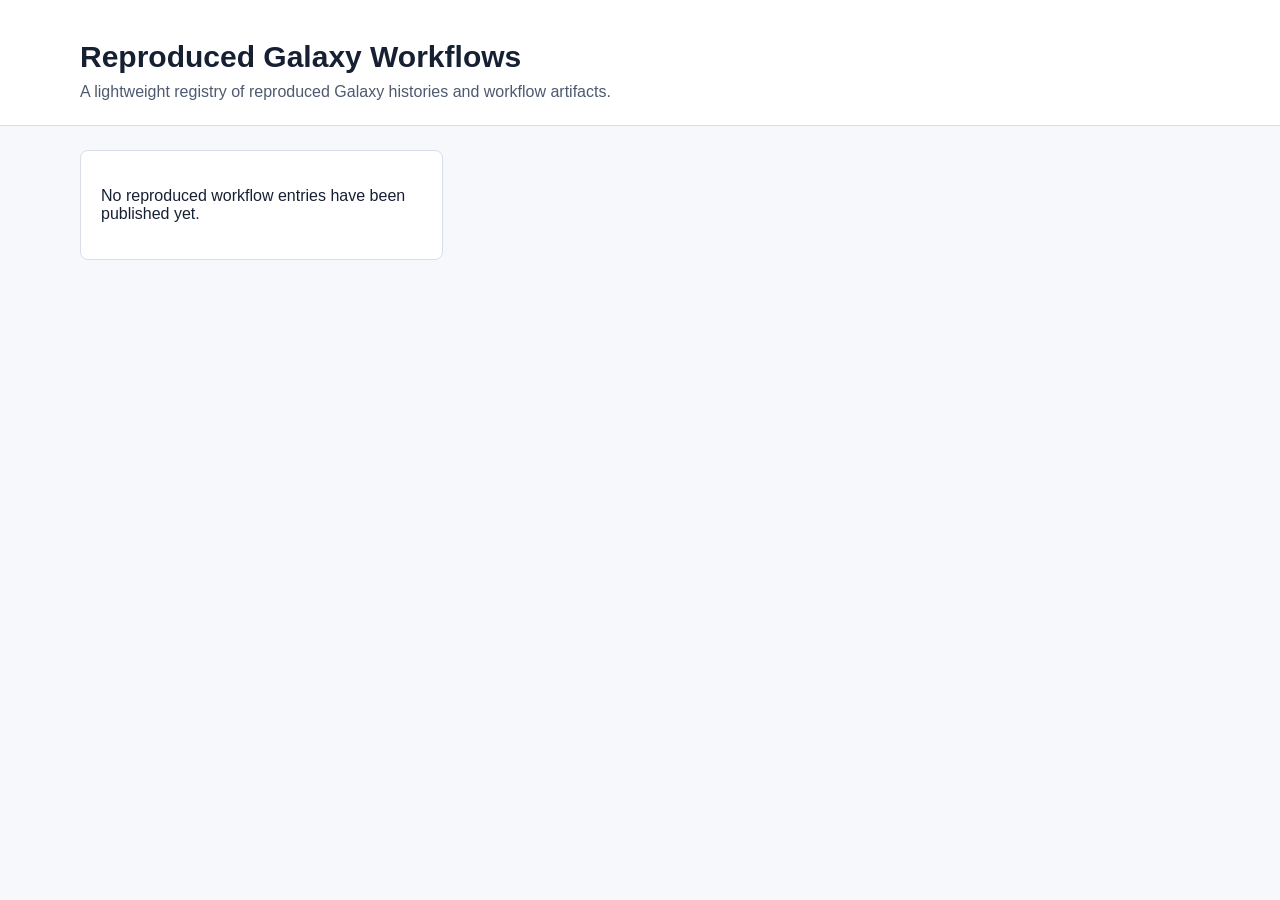
==== docs/index.html @ 8a8e45ef "Add static workflow site generator" ====
<!doctype html>
<html lang="en">
<head>
  <meta charset="utf-8">
  <meta name="viewport" content="width=device-width, initial-scale=1">
  <title>Reproduced Galaxy Workflows</title>
  <link rel="stylesheet" href="styles.css">
</head>
<body>
  
<header class="hero">
  <div class="wrap">
    <h1>Reproduced Galaxy Workflows</h1>
    <p>A lightweight registry of reproduced Galaxy histories and workflow artifacts.</p>
  </div>
</header>
<main class="wrap">
  <section class="grid">
    <section class="panel"><p>No reproduced workflow entries have been published yet.</p></section>
  </section>
</main>

</body>
</html>
---- docs/styles.css ----
:root {
  color-scheme: light;
  font-family: -apple-system, BlinkMacSystemFont, "Segoe UI", sans-serif;
  color: #172033;
  background: #f7f8fb;
}
body {
  margin: 0;
}
a {
  color: #165dba;
}
.wrap {
  width: min(1120px, calc(100% - 32px));
  margin: 0 auto;
}
.hero {
  padding: 40px 0 24px;
  border-bottom: 1px solid #d9deea;
  background: #ffffff;
}
.hero h1 {
  margin: 0 0 8px;
  font-size: 30px;
  line-height: 1.15;
}
.hero p {
  margin: 0;
  color: #4d5a70;
  max-width: 760px;
}
.grid {
  display: grid;
  grid-template-columns: repeat(auto-fill, minmax(280px, 1fr));
  gap: 16px;
  padding: 24px 0 40px;
}
.card, .panel {
  background: #ffffff;
  border: 1px solid #d9deea;
  border-radius: 8px;
}
.card {
  padding: 18px;
}
.card h2 {
  margin: 0 0 8px;
  font-size: 18px;
}
.meta {
  color: #5d687c;
  font-size: 13px;
}
.badges {
  display: flex;
  flex-wrap: wrap;
  gap: 6px;
  margin: 12px 0;
}
.badge {
  display: inline-flex;
  border-radius: 999px;
  border: 1px solid #cfd6e5;
  padding: 3px 8px;
  font-size: 12px;
  color: #38455a;
  background: #f8fafc;
}
.badge.pass { border-color: #78b892; color: #1f6b3b; background: #effaf2; }
.badge.warning { border-color: #d2a647; color: #7a520f; background: #fff8e7; }
.badge.fail { border-color: #d37c7c; color: #8a2424; background: #fff0f0; }
.badge.draft, .badge.unknown { border-color: #a9b2c3; color: #505b70; background: #f2f4f8; }
.actions {
  display: flex;
  flex-wrap: wrap;
  gap: 10px;
  margin-top: 14px;
}
.button {
  display: inline-flex;
  align-items: center;
  justify-content: center;
  min-height: 34px;
  padding: 0 12px;
  border-radius: 6px;
  background: #174f9a;
  color: #ffffff;
  text-decoration: none;
  font-weight: 600;
}
.button.secondary {
  background: #eef2f8;
  color: #173250;
}
.content {
  padding: 24px 0 40px;
}
.panel {
  padding: 20px;
  margin-bottom: 16px;
}
table {
  width: 100%;
  border-collapse: collapse;
}
th, td {
  text-align: left;
  border-bottom: 1px solid #e2e6ef;
  padding: 8px;
  vertical-align: top;
}
th {
  width: 220px;
  color: #4c5a70;
}
img.workflow-image {
  max-width: 100%;
  border: 1px solid #d9deea;
  border-radius: 6px;
  background: #ffffff;
}
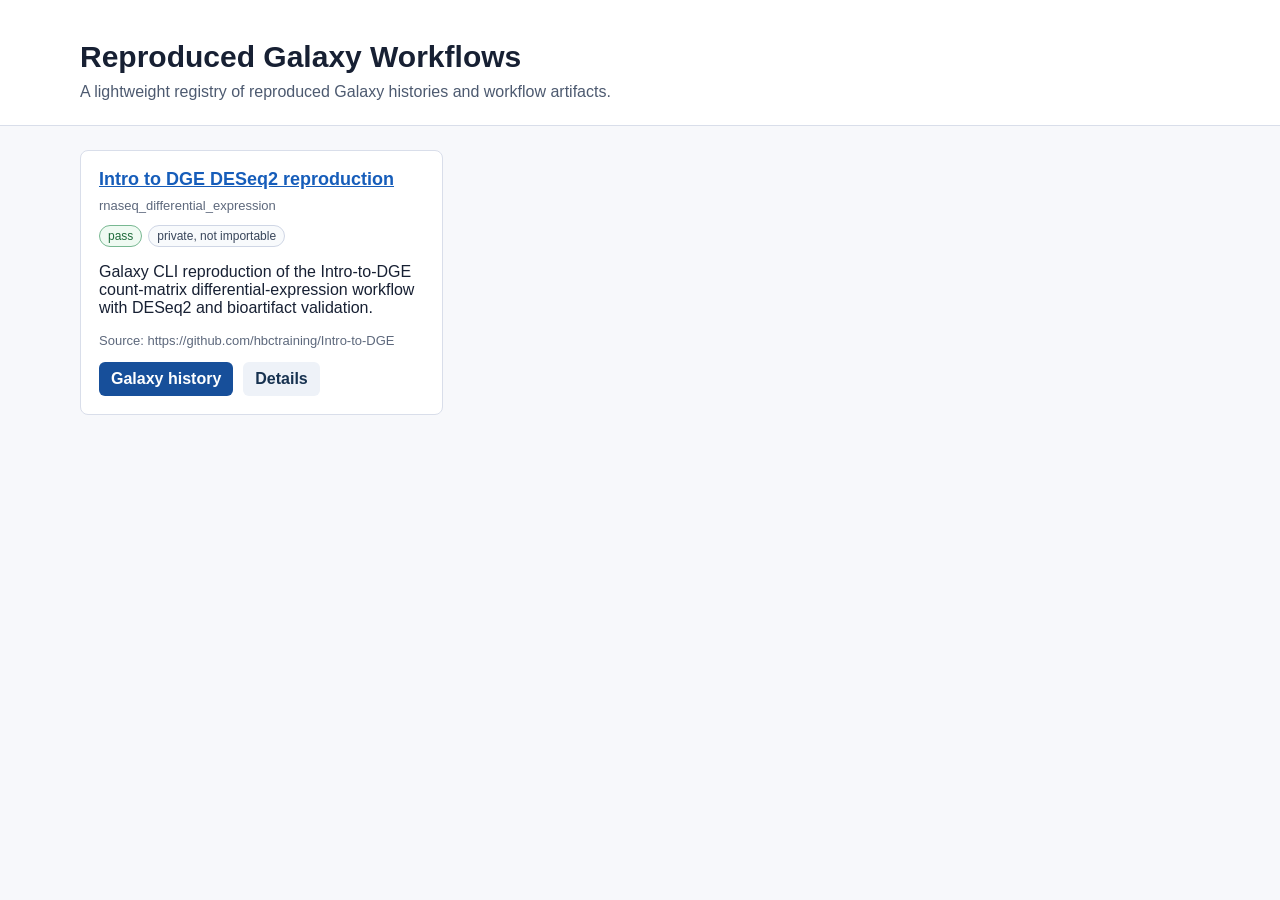
==== commit fbe0e37d: "Record Galaxy CLI reproduction entry" ====
--- a/docs/index.html
+++ b/docs/index.html
@@ -16,7 +16,22 @@
 </header>
 <main class="wrap">
   <section class="grid">
-    <section class="panel"><p>No reproduced workflow entries have been published yet.</p></section>
+    
+<article class="card">
+  <h2><a href="workflows/wf-20260523-intro-to-dge-deseq2-reproduction/">Intro to DGE DESeq2 reproduction</a></h2>
+  <div class="meta">rnaseq_differential_expression</div>
+  <div class="badges">
+    <span class="badge pass">pass</span>
+    <span class="badge">private, not importable</span>
+  </div>
+  <p>Galaxy CLI reproduction of the Intro-to-DGE count-matrix differential-expression workflow with DESeq2 and bioartifact validation.</p>
+  <div class="meta">Source: https://github.com/hbctraining/Intro-to-DGE</div>
+  <div class="actions">
+    <a class="button" href="https://usegalaxy.org/histories/view?id=bbd44e69cb8906b520c2ac86da470003">Galaxy history</a>
+    <a class="button secondary" href="workflows/wf-20260523-intro-to-dge-deseq2-reproduction/">Details</a>
+  </div>
+</article>
+
   </section>
 </main>
 
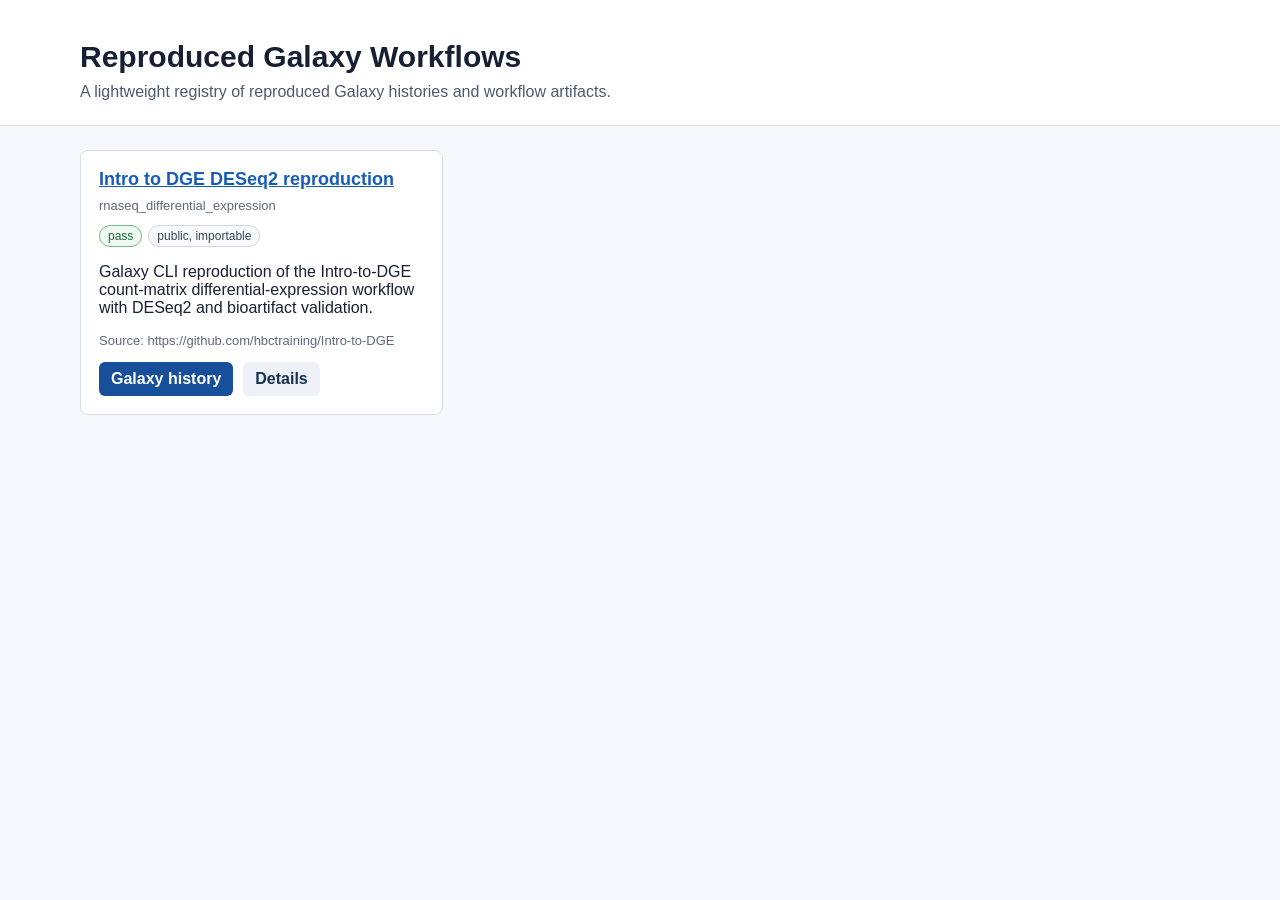
==== commit 7a31aa75: "Require public histories for website entries" ====
--- a/docs/index.html
+++ b/docs/index.html
@@ -22,7 +22,7 @@
   <div class="meta">rnaseq_differential_expression</div>
   <div class="badges">
     <span class="badge pass">pass</span>
-    <span class="badge">private, not importable</span>
+    <span class="badge">public, importable</span>
   </div>
   <p>Galaxy CLI reproduction of the Intro-to-DGE count-matrix differential-expression workflow with DESeq2 and bioartifact validation.</p>
   <div class="meta">Source: https://github.com/hbctraining/Intro-to-DGE</div>
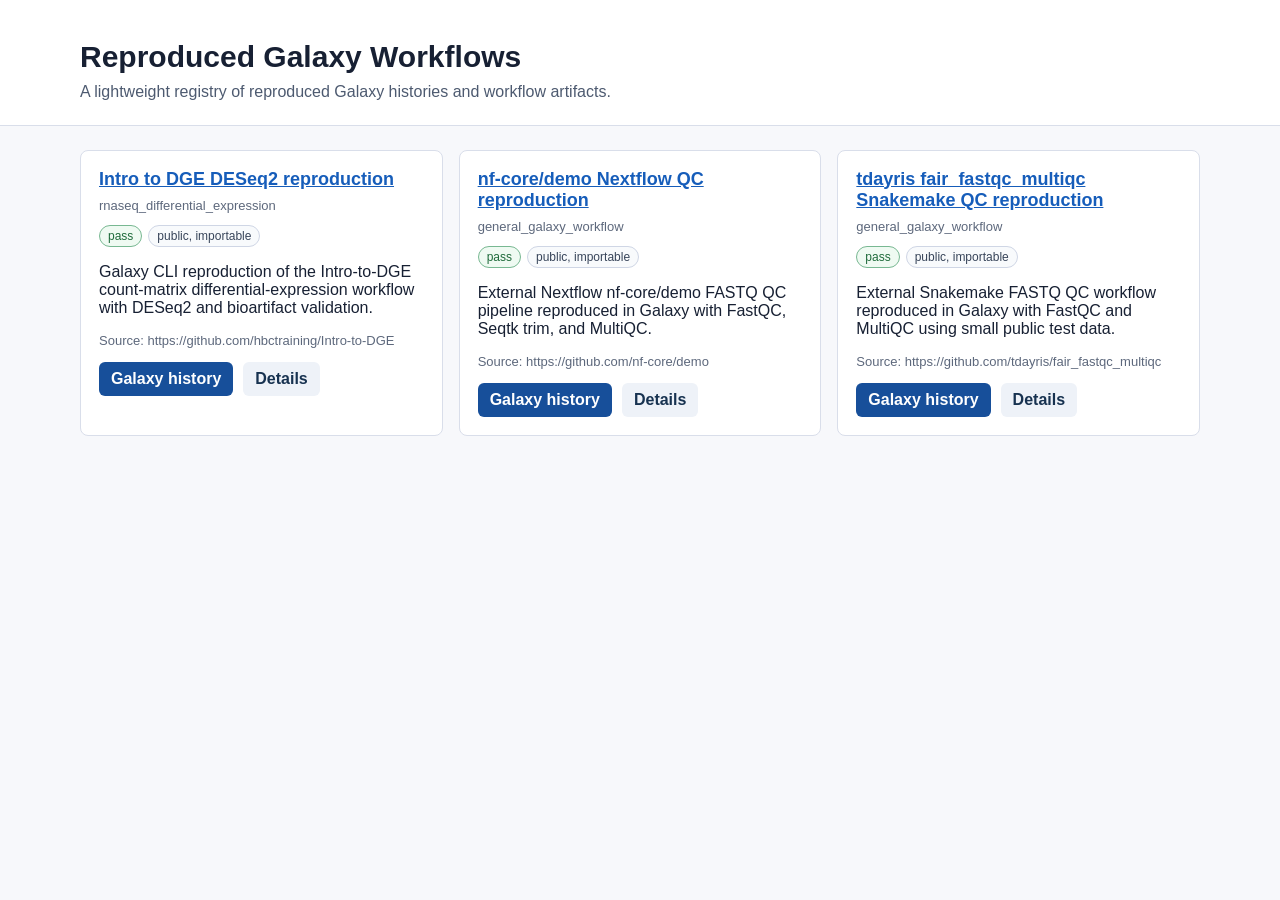
==== commit a868b50e: "Add external workflow reproductions" ====
--- a/docs/index.html
+++ b/docs/index.html
@@ -32,6 +32,38 @@
   </div>
 </article>
 
+
+<article class="card">
+  <h2><a href="workflows/wf-20260523-nf-core-demo-nextflow-qc-reproduction/">nf-core/demo Nextflow QC reproduction</a></h2>
+  <div class="meta">general_galaxy_workflow</div>
+  <div class="badges">
+    <span class="badge pass">pass</span>
+    <span class="badge">public, importable</span>
+  </div>
+  <p>External Nextflow nf-core/demo FASTQ QC pipeline reproduced in Galaxy with FastQC, Seqtk trim, and MultiQC.</p>
+  <div class="meta">Source: https://github.com/nf-core/demo</div>
+  <div class="actions">
+    <a class="button" href="https://usegalaxy.org/histories/view?id=bbd44e69cb8906b5bbf93ef93172ec2c">Galaxy history</a>
+    <a class="button secondary" href="workflows/wf-20260523-nf-core-demo-nextflow-qc-reproduction/">Details</a>
+  </div>
+</article>
+
+
+<article class="card">
+  <h2><a href="workflows/wf-20260523-tdayris-fair-fastqc-multiqc-snakemake-qc-reproduction/">tdayris fair_fastqc_multiqc Snakemake QC reproduction</a></h2>
+  <div class="meta">general_galaxy_workflow</div>
+  <div class="badges">
+    <span class="badge pass">pass</span>
+    <span class="badge">public, importable</span>
+  </div>
+  <p>External Snakemake FASTQ QC workflow reproduced in Galaxy with FastQC and MultiQC using small public test data.</p>
+  <div class="meta">Source: https://github.com/tdayris/fair_fastqc_multiqc</div>
+  <div class="actions">
+    <a class="button" href="https://usegalaxy.org/histories/view?id=bbd44e69cb8906b5ee6e744aaffc562c">Galaxy history</a>
+    <a class="button secondary" href="workflows/wf-20260523-tdayris-fair-fastqc-multiqc-snakemake-qc-reproduction/">Details</a>
+  </div>
+</article>
+
   </section>
 </main>
 
